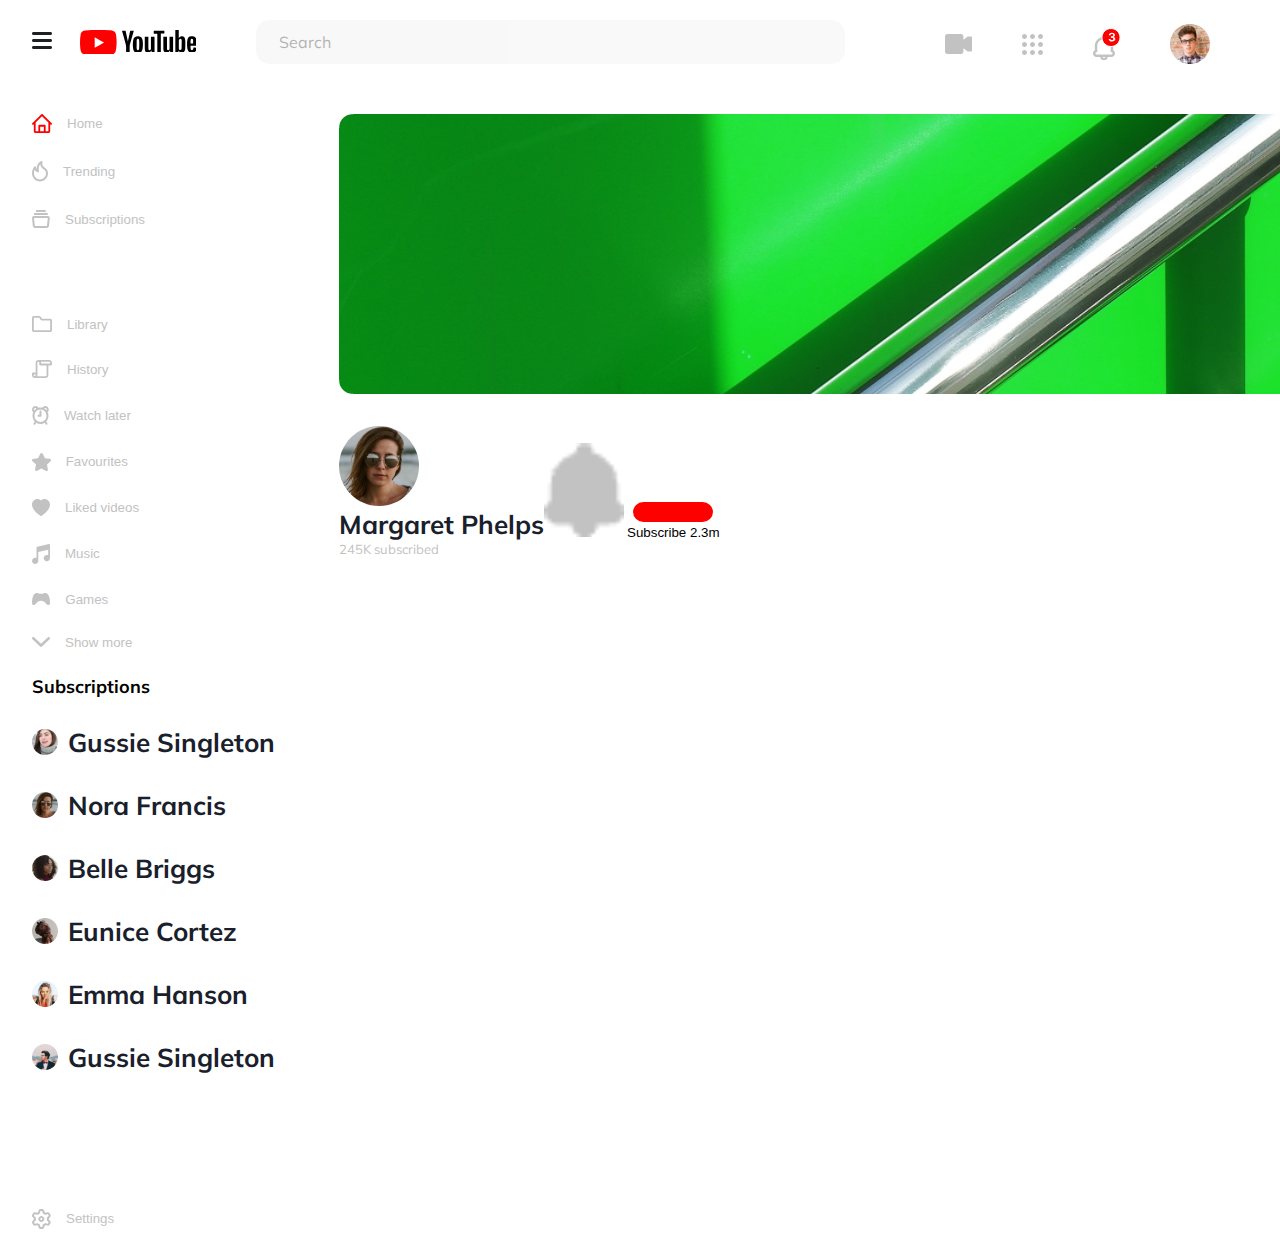
==== Channel Page/index.html @ 3f539e05 "style: finish first layout" ====
<!doctype html>
<html lang="en">
<head>
    <meta charset="UTF-8" />
    <meta name="viewport"
          content="width=device-width, user-scalable=no, initial-scale=1.0, maximum-scale=1.0, minimum-scale=1.0">
    <meta http-equiv="X-UA-Compatible" content="ie=edge" />
    <title>Channel Page</title>
    <link rel="preconnect" href="https://fonts.googleapis.com">
    <link rel="preconnect" href="https://fonts.gstatic.com" crossorigin>
    <link href="https://fonts.googleapis.com/css2?family=Mulish:ital,wght@0,200..1000;1,200..1000&display=swap" rel="stylesheet">
    <link rel="stylesheet" href="css/reset.css" />
    <link rel="stylesheet" href="css/style.css" />
</head>
<body>
<div class="container">
    <header class="header">

        <div class="header__left">
            <div class="header__hamburger">
                <svg width="20.000000" height="17.000000" viewBox="0 0 20 17" fill="none" xmlns="http://www.w3.org/2000/svg" xmlns:xlink="http://www.w3.org/1999/xlink">
                    <desc>
                        Created with Pixso.
                    </desc>
                    <defs/>
                    <path id="Combined Shape" d="M18.6365 3L1.36353 3C0.610107 3 0 2.328 0 1.5C0 0.671997 0.610107 0 1.36353 0L18.6365 0C19.3892 0 20 0.671997 20 1.5C20 2.328 19.3892 3 18.6365 3ZM1.36353 7L18.6365 7C19.3892 7 20 7.672 20 8.5C20 9.328 19.3892 10 18.6365 10L1.36353 10C0.610107 10 0 9.328 0 8.5C0 7.672 0.610107 7 1.36353 7ZM18.6365 14L1.36353 14C0.610107 14 0 14.672 0 15.5C0 16.328 0.610107 17 1.36353 17L18.6365 17C19.3892 17 20 16.328 20 15.5C20 14.672 19.3892 14 18.6365 14Z" clip-rule="evenodd" fill="#1F2022" fill-opacity="1.000000" fill-rule="evenodd"/>
                </svg>
            </div>
            <div class="header__logo">
                <svg width="36.639893" height="24.989517" viewBox="0 0 36.6399 24.9895" fill="none" xmlns="http://www.w3.org/2000/svg" xmlns:xlink="http://www.w3.org/1999/xlink">
                    <desc>
                        Created with Pixso.
                    </desc>
                    <defs/>
                    <path id="Shape" d="M19.1321 24.9575L11.6147 24.8219C11.1401 24.8127 10.665 24.8089 10.1902 24.8051C8.23096 24.7893 6.27539 24.7736 4.35474 24.3797C0.724854 23.6485 0.467773 20.0636 0.198486 17.0566C-0.172119 12.829 -0.0288086 8.52472 0.670898 4.3325C1.06567 1.9799 2.62061 0.576599 5.02466 0.423309C13.1399 -0.130936 21.3088 -0.0660858 29.406 0.193344C30.2612 0.216934 31.1223 0.346649 31.9656 0.494064C36.1279 1.21339 36.2295 5.27589 36.4985 8.69571C36.7678 12.1509 36.6541 15.6238 36.1399 19.0554C35.7271 21.8974 34.9377 24.2794 31.6067 24.5094C27.4326 24.8101 23.354 25.0518 19.168 24.9752C19.168 24.9575 19.144 24.9575 19.1321 24.9575ZM24.0718 12.4634C20.9441 14.2323 17.8582 15.9834 14.7126 17.7641L14.7126 7.16269C17.8403 8.93156 20.9202 10.6827 24.0718 12.4634Z" clip-rule="evenodd" fill="#FF0000" fill-opacity="1.000000" fill-rule="evenodd"/>
                </svg>
                <svg width="74.592285" height="22.691818" viewBox="0 0 74.5923 22.6918" fill="none" xmlns="http://www.w3.org/2000/svg" xmlns:xlink="http://www.w3.org/1999/xlink">
                    <desc>
                        Created with Pixso.
                    </desc>
                    <defs/>
                    <path id="Combined Shape" d="M56.6748 20.8609C56.5312 21.4387 56.4055 21.8927 56.28 22.3762L53.3376 22.3762L53.3376 0L56.7705 0L56.7705 8.25471C56.9497 8.03065 57.0396 7.93633 57.1172 7.83609C57.7034 7.0401 58.4629 6.52122 59.4436 6.32076C61.0044 6.02005 62.3379 6.69812 62.8105 8.17807C63.1155 9.09789 63.3127 10.0826 63.3367 11.0436C63.3511 11.7897 63.3579 12.5353 63.3579 13.2807C63.3579 15.0034 63.3215 16.7249 63.259 18.4493C63.2231 19.204 62.9897 19.9764 62.6968 20.684C61.7339 23.0189 58.5884 23.3726 57.0276 21.3502C56.9319 21.2264 56.8423 21.0908 56.6748 20.8609ZM5.88452 11.5271C6.20142 10 6.50049 8.50826 6.82935 7.01062C7.24219 5.10612 7.70264 3.20164 8.10913 1.29128C8.21094 0.82547 8.40234 0.71344 8.85083 0.725235C9.5354 0.750397 10.2292 0.745728 10.9426 0.740936C11.2327 0.738998 11.5259 0.73703 11.823 0.73703C11.488 1.95164 11.1592 3.10732 10.8362 4.24529C9.81348 7.81839 8.79102 11.4033 7.78027 14.9882C7.70264 15.2653 7.66675 15.566 7.66675 15.8609C7.6626 16.5134 7.66138 17.1652 7.66138 17.8169C7.66138 18.4683 7.6626 19.1195 7.66406 19.7709C7.66528 20.4228 7.66675 21.0749 7.66675 21.7276L7.66675 22.3644L4.15625 22.3644C4.14429 22.1875 4.12036 22.0106 4.12036 21.8337C4.12036 21.4798 4.11133 21.1252 4.10205 20.7709C4.09302 20.4168 4.08374 20.063 4.08374 19.71C4.08374 19.3098 4.09546 18.9108 4.13232 18.5141C4.16455 18.1842 4.17944 17.8575 4.17944 17.5337C4.17944 15.5999 3.64966 13.7679 3.11987 11.9365C3.03003 11.6253 2.93994 11.3141 2.85254 11.0024C1.9436 7.75943 1.02271 4.50471 0.113525 1.2618C0.0656738 1.10849 0.0478516 0.94339 0 0.754715L3.58228 0.754715C4.33569 4.33372 5.09521 7.91273 5.88452 11.5271ZM31.7551 3.62619L35.3132 3.62619L35.3193 22.3644L38.8416 22.3644L38.8416 3.60851L42.376 3.60851L42.376 0.78421L31.7551 0.78421L31.7551 3.62619ZM74.5676 15.6368L68.5156 15.6368C68.5813 16.8337 68.6052 17.9717 68.731 19.0979C68.8206 19.8821 69.2571 20.2182 69.9448 20.2241C70.6626 20.2359 71.0811 19.8821 71.2485 19.1038C71.3025 18.8502 71.3384 18.5967 71.3623 18.3373C71.3862 18.1073 71.3979 17.8597 71.416 17.5295C72.4387 17.5826 73.4373 17.6415 74.4241 17.6828C74.5322 17.9994 74.5833 18.3329 74.5833 18.6703C74.5833 20.1234 73.6357 21.6468 72.2234 22.1875C70.8538 22.7182 69.4485 22.7182 68.0491 22.3113C67.0146 22.0106 66.2432 21.362 65.8962 20.3656C65.5732 19.434 65.2683 18.4611 65.2026 17.4882C65.1177 16.3546 65.0583 15.2157 65.0583 14.076C65.0583 12.8029 65.1326 11.5287 65.3281 10.2594C65.3938 9.85849 65.5076 9.47523 65.6331 9.08609C66.1355 7.48232 67.2297 6.49763 68.9224 6.33255C69.8433 6.24411 70.7939 6.27948 71.7031 6.43279C73.1743 6.68633 73.9575 7.72995 74.2986 9.09789C74.4539 9.74057 74.5676 10.4009 74.5916 11.0554C74.592 11.1921 74.5923 11.3287 74.5923 11.4653C74.5923 12.1389 74.5864 12.812 74.5803 13.4943C74.574 14.1954 74.5676 14.9061 74.5676 15.6368ZM20.9128 15.0354C20.9009 15.566 20.865 16.0967 20.8352 16.6274C20.6975 18.2193 20.6318 20.4776 19.3281 21.6391C18.4968 22.3703 17.4443 22.6356 16.356 22.671C15.8716 22.6828 15.3811 22.6828 14.8967 22.6179C12.6064 22.2759 11.5417 21.2795 11.1592 18.7972C10.9421 17.3734 10.8242 15.9379 10.8242 14.5023C10.8242 13.0487 10.9453 11.595 11.207 10.1533C11.7451 7.1875 13.5991 6.13797 16.4814 6.33255C19.1726 6.52122 20.3748 8.2606 20.6917 10.737C20.8386 11.9407 20.9211 13.1571 20.9211 14.3754C20.9211 14.5954 20.9185 14.8154 20.9128 15.0354ZM22.7668 6.62737L26.3789 6.62737L26.3789 7.29362C26.3789 8.17987 26.3782 9.06575 26.3774 9.95125C26.3767 10.836 26.3757 11.7204 26.3757 12.6044C26.3757 14.3734 26.3789 16.1409 26.3909 17.9068C26.3909 18.4139 26.4387 18.9387 26.5464 19.434C26.6838 20.0177 27.0308 20.2064 27.6228 20.1297C28.4419 20.0177 28.9385 19.4576 28.9443 18.638L28.9443 6.65094L32.5386 6.65094L32.5386 22.388L29.7456 22.388C29.644 21.8042 29.5425 21.2028 29.4109 20.4422C29.2314 20.7076 29.1296 20.8609 29.0281 21.0201C28.0952 22.3703 26.7854 22.8656 25.1887 22.6238C23.9089 22.4351 23.1255 21.5035 22.8865 19.9764C22.8206 19.4988 22.7727 19.0271 22.7727 18.5495C22.7607 14.7229 22.7607 10.8785 22.7607 7.05188L22.7668 6.62737ZM47.5129 6.63914L51.1072 6.63914L51.1072 22.388L48.3025 22.388C48.2007 21.7924 48.0991 21.1792 47.9795 20.4599C47.7881 20.737 47.6746 20.9139 47.5549 21.0908C46.6218 22.4174 45.3003 22.8715 43.7395 22.6297C42.4058 22.4174 41.6045 21.4033 41.425 19.7406C41.3713 19.2453 41.3474 18.7441 41.3474 18.2488C41.3433 17.0204 41.342 15.7908 41.342 14.5606C41.342 13.3301 41.3433 12.0991 41.3447 10.8685C41.3459 9.63879 41.3474 8.40955 41.3474 7.18161L41.3474 6.62737L44.9834 6.62737L44.9834 7.27005C44.9834 8.16049 44.9827 9.05057 44.9819 9.94046C44.9812 10.83 44.9805 11.7193 44.9805 12.6087C44.9805 14.388 44.9834 16.1673 44.9954 17.9481C44.9954 18.4552 45.0491 18.9799 45.1389 19.487C45.2405 20.0059 45.6233 20.1946 46.1375 20.1592C46.9688 20.0943 47.543 19.487 47.543 18.6734L47.543 7.3349C47.5129 7.10495 47.5129 6.89268 47.5129 6.63914ZM71.1304 12.6808C71.1296 12.9726 71.1289 13.2676 71.1289 13.5672C70.3215 13.5672 69.4905 13.5672 68.5754 13.579C68.5732 13.3232 68.5671 13.0676 68.5613 12.8123C68.5537 12.4929 68.5461 12.1742 68.5461 11.8562C68.5461 11.0398 68.5955 10.2289 68.8206 9.42807C68.9463 8.97406 69.269 8.72052 69.7773 8.72052C70.2856 8.72052 70.7104 8.85612 70.9136 9.35141C71.0154 9.60495 71.1169 9.88208 71.1169 10.1474C71.1289 10.7076 71.1318 11.2662 71.1318 11.833C71.1318 12.1132 71.1313 12.3954 71.1304 12.6808ZM17.2568 13.6282C17.2549 13.9167 17.2529 14.2051 17.2529 14.4929C17.2529 15.8549 17.1753 17.217 17.1333 18.5731C17.1333 18.9151 17.0137 19.263 16.8762 19.5814C16.7029 19.9941 16.3918 20.2241 15.9194 20.2241C15.4351 20.2241 15.0642 19.9882 14.9207 19.5578C14.6641 18.792 14.6033 17.9862 14.6033 17.1735C14.6033 16.8072 14.6155 16.4395 14.6279 16.0734C14.6384 15.757 14.6492 15.4418 14.6516 15.1297C14.6636 13.5495 14.6755 11.9634 14.6755 10.3833C14.6755 10.1533 14.7473 9.91745 14.813 9.6875C15.0044 9.06839 15.3752 8.75 15.9014 8.7382C16.4397 8.72641 16.8704 9.04482 17.0137 9.71109C17.1394 10.2889 17.217 10.8785 17.241 11.4623C17.2563 11.8944 17.2607 12.3276 17.2607 12.7609C17.2607 13.05 17.2588 13.3392 17.2568 13.6282ZM56.8423 18.7972L56.8423 10.6132C56.8423 9.92336 57.177 9.40448 57.7273 9.03891C58.4568 8.56133 59.1985 8.80307 59.4675 9.62263C59.6111 10.0766 59.7246 10.5601 59.7246 11.0259C59.7068 13.5318 59.647 16.0318 59.5811 18.5318C59.5752 18.7972 59.4614 19.0625 59.3479 19.316C59.0789 19.9234 58.5405 20.1769 57.8767 20.0236C57.2009 19.8703 56.8423 19.4634 56.8423 18.7972Z" clip-rule="evenodd" fill="#000000" fill-opacity="1.000000" fill-rule="evenodd"/>
                </svg>
            </div>
        </div>
        <div class="search__bar">
            <p class="search__text">Search</p>
            <svg class="search__icon" viewBox="0 0 19 19" xmlns="http://www.w3.org/2000/svg" xmlns:xlink="http://www.w3.org/1999/xlink">
                <desc>
                    Created with Pixso.
                </desc>
                <defs/>
                <path id="Shape" d="M17.9005 16.4865L14.3206 12.9065L14.3196 12.9055C16.9095 9.569 16.4594 4.79387 13.2916 2.00008C10.1238 -0.793732 5.32983 -0.643494 2.34314 2.34317C-0.643555 5.32983 -0.793701 10.1238 2.00012 13.2916C4.79382 16.4594 9.56897 16.9095 12.9055 14.3195L16.4855 17.8995C16.7365 18.1597 17.1082 18.2642 17.4579 18.1729C17.8075 18.0816 18.0808 17.8088 18.1725 17.4592C18.2643 17.1096 18.1603 16.7378 17.9005 16.4865ZM8.00049 14.0005C10.1442 14.0005 12.1249 12.8569 13.1967 11.0005C14.2684 9.14412 14.2684 6.85693 13.1967 5.00052C12.1249 3.14412 10.1442 2.00052 8.00049 2.00052C4.68677 2.00052 2.00049 4.68681 2.00049 8.00052C2.00049 11.3142 4.68677 14.0005 8.00049 14.0005Z" clip-rule="evenodd" fill="#000000" fill-opacity="1.000000" fill-rule="evenodd"/>
            </svg>
        </div>
        <div class="header__buttons">
            <svg class="header__button" width="27.000000" height="20.000000" viewBox="0 0 27 20" fill="none" xmlns="http://www.w3.org/2000/svg" xmlns:xlink="http://www.w3.org/1999/xlink">
                <desc>
                    Created with Pixso.
                </desc>
                <defs/>
                <g opacity="0.240000">
                    <path id="Combined-Shape-path" d="M18.4091 5.68182L22.2083 2.86766C22.4823 2.66461 22.9733 2.5 23.3199 2.5L25.769 2.5C26.4489 2.5 27 3.06064 27 3.7531L27 16.2469C27 16.939 26.4559 17.5 25.769 17.5L23.3199 17.5C22.9801 17.5 22.48 17.3336 22.2083 17.1323L18.4091 14.3182L18.4091 17.4973C18.4091 18.8795 17.3126 20 15.955 20L2.4541 20C1.09875 20 0 18.8819 0 17.4973L0 2.50266C0 1.12048 1.09644 0 2.4541 0L15.955 0C17.3103 0 18.4091 1.11815 18.4091 2.50266L18.4091 5.68182Z" fill="#000000" fill-opacity="1.000000" fill-rule="nonzero"/>
                </g>
            </svg>
            <svg class="header__button" width="21.000000" height="21.000000" viewBox="0 0 21 21" fill="none" xmlns="http://www.w3.org/2000/svg" xmlns:xlink="http://www.w3.org/1999/xlink">
                <desc>
                    Created with Pixso.
                </desc>
                <defs/>
                <g opacity="0.240000">
                    <path id="Combined Shape" d="M2.5 5C1.11926 5 0 3.88071 0 2.5C0 1.11929 1.11926 0 2.5 0C3.88074 0 5 1.11929 5 2.5C5 3.88071 3.88074 5 2.5 5ZM10.5 5C9.11926 5 8 3.88071 8 2.5C8 1.11929 9.11926 0 10.5 0C11.8807 0 13 1.11929 13 2.5C13 3.88071 11.8807 5 10.5 5ZM18.5 5C17.1193 5 16 3.88071 16 2.5C16 1.11929 17.1193 0 18.5 0C19.8807 0 21 1.11929 21 2.5C21 3.88071 19.8807 5 18.5 5ZM2.5 13C1.11926 13 0 11.8807 0 10.5C0 9.11929 1.11926 8 2.5 8C3.88074 8 5 9.11929 5 10.5C5 11.8807 3.88074 13 2.5 13ZM10.5 13C9.11926 13 8 11.8807 8 10.5C8 9.11929 9.11926 8 10.5 8C11.8807 8 13 9.11929 13 10.5C13 11.8807 11.8807 13 10.5 13ZM18.5 13C17.1193 13 16 11.8807 16 10.5C16 9.11929 17.1193 8 18.5 8C19.8807 8 21 9.11929 21 10.5C21 11.8807 19.8807 13 18.5 13ZM2.5 21C1.11926 21 0 19.8807 0 18.5C0 17.1193 1.11926 16 2.5 16C3.88074 16 5 17.1193 5 18.5C5 19.8807 3.88074 21 2.5 21ZM10.5 21C9.11926 21 8 19.8807 8 18.5C8 17.1193 9.11926 16 10.5 16C11.8807 16 13 17.1193 13 18.5C13 19.8807 11.8807 21 10.5 21ZM18.5 21C17.1193 21 16 19.8807 16 18.5C16 17.1193 17.1193 16 18.5 16C19.8807 16 21 17.1193 21 18.5C21 19.8807 19.8807 21 18.5 21Z" clip-rule="evenodd" fill="#000000" fill-opacity="1.000000" fill-rule="evenodd"/>
                </g>
            </svg>
            <svg class="header__button" width="27.500000" height="32.500000" viewBox="0 0 27.5 32.5" fill="none" xmlns="http://www.w3.org/2000/svg" xmlns:xlink="http://www.w3.org/1999/xlink">
                <desc>
                    Created with Pixso.
                </desc>
                <defs/>
                <g opacity="0.240000">
                    <path id="Combined-Shape" d="M0 25.4091C0 27.3655 1.6438 28.9545 3.66931 28.9545L7.33337 28.9571C7.33337 30.9143 8.97498 32.5 11 32.5C13.0197 32.5 14.6646 30.913 14.6666 28.9545L18.3307 28.9545C20.3586 28.9545 22 27.3681 22 25.4091C22 24.119 21.2793 22.9664 20.1666 22.3454L20.1666 17.7318C20.1666 13.6419 17.3323 10.2034 13.4445 9.1765L13.4445 8.86363C13.4445 7.55824 12.35 6.5 11 6.5C9.65002 6.5 8.55554 7.55824 8.55554 8.86363L8.55554 9.1765C4.66846 10.2037 1.83337 13.6418 1.83337 17.7256C1.83337 17.7256 1.8385 21.9764 1.8385 22.335C0.727173 22.9532 0 24.1105 0 25.4091ZM17.7222 17.7318L17.7222 23.4427C17.7222 23.7702 17.9922 24.1032 18.318 24.1847L18.6385 24.2648C19.1733 24.3984 19.5555 24.8689 19.5555 25.4091C19.5555 26.0624 19.0088 26.5909 18.3307 26.5909L3.66931 26.5909C2.99365 26.5909 2.44446 26.06 2.44446 25.4091C2.44446 24.8666 2.8252 24.3979 3.36023 24.2647L3.69153 24.1823C4.01526 24.1017 4.27783 23.7732 4.27783 23.4426L4.27783 17.7256C4.27783 14.1364 7.28674 11.2273 11 11.2273C14.7147 11.2273 17.7222 14.1354 17.7222 17.7318ZM9.77783 28.9545C9.77783 29.6083 10.3243 30.1364 11 30.1364C11.6709 30.1364 12.2201 29.6064 12.2222 28.9545L9.77783 28.9545Z" clip-rule="evenodd" fill="#000000" fill-opacity="1.000000" fill-rule="evenodd"/>
                </g>
                <path id="Oval" d="M18 18.5C22.9706 18.5 27 14.4706 27 9.5C27 4.52943 22.9706 0.5 18 0.5C13.0294 0.5 9 4.52943 9 9.5C9 14.4706 13.0294 18.5 18 18.5Z" fill="#FF0000" fill-opacity="1.000000" fill-rule="nonzero"/>
                <path id="Oval" d="M27 9.5C27 4.52943 22.9706 0.5 18 0.5C13.0294 0.5 9 4.52943 9 9.5C9 14.4706 13.0294 18.5 18 18.5C22.9706 18.5 27 14.4706 27 9.5Z" stroke="#FFFFFF" stroke-opacity="1.000000" stroke-width="1.000000"/>
                <path id="3" d="M18.9346 13.6201C20.8945 13.6201 22.2949 12.542 22.292 11.0508C22.2949 9.96387 21.6064 9.1875 20.3232 9.02637L20.3232 8.95605C21.2988 8.7832 21.9727 8.0918 21.9668 7.11328C21.9727 5.73633 20.7656 4.65234 18.958 4.65234C17.168 4.65234 15.8232 5.70117 15.7969 7.20996L17.5664 7.20996C17.5869 6.54492 18.1963 6.11426 18.9492 6.11426C19.6963 6.11426 20.1943 6.56543 20.1914 7.22168C20.1943 7.91016 19.6113 8.37305 18.7705 8.37305L17.9561 8.37305L17.9561 9.72949L18.7705 9.72949C19.7607 9.72949 20.3789 10.2217 20.373 10.9248C20.3789 11.6221 19.7812 12.0967 18.9375 12.0967C18.123 12.0967 17.5137 11.6719 17.4814 11.0332L15.6211 11.0332C15.6533 12.5596 17.0156 13.6201 18.9346 13.6201Z" fill="#FFFFFF" fill-opacity="1.000000" fill-rule="evenodd"/>
            </svg>
            <svg class="search__icon" viewBox="0 0 19 19" xmlns="http://www.w3.org/2000/svg" xmlns:xlink="http://www.w3.org/1999/xlink">
                <desc>
                    Created with Pixso.
                </desc>
                <defs/>
                <path id="Shape" d="M17.9005 16.4865L14.3206 12.9065L14.3196 12.9055C16.9095 9.569 16.4594 4.79387 13.2916 2.00008C10.1238 -0.793732 5.32983 -0.643494 2.34314 2.34317C-0.643555 5.32983 -0.793701 10.1238 2.00012 13.2916C4.79382 16.4594 9.56897 16.9095 12.9055 14.3195L16.4855 17.8995C16.7365 18.1597 17.1082 18.2642 17.4579 18.1729C17.8075 18.0816 18.0808 17.8088 18.1725 17.4592C18.2643 17.1096 18.1603 16.7378 17.9005 16.4865ZM8.00049 14.0005C10.1442 14.0005 12.1249 12.8569 13.1967 11.0005C14.2684 9.14412 14.2684 6.85693 13.1967 5.00052C12.1249 3.14412 10.1442 2.00052 8.00049 2.00052C4.68677 2.00052 2.00049 4.68681 2.00049 8.00052C2.00049 11.3142 4.68677 14.0005 8.00049 14.0005Z" clip-rule="evenodd" fill="#000000" fill-opacity="1.000000" fill-rule="evenodd"/>
            </svg>
            <img src="images/userpic.svg" alt="user picture">
        </div>
    </header>
    <main class="main">
        <aside class="sidebar">
            <div class="control__panel">
                <div class="main__control__buttons">
                    <button class="control__button">
                        <img src="images/home.svg" alt="home icon">
                        <p>Home</p>
                    </button>
                    <button class="control__button">
                        <img src="images/trending.svg" alt="home icon">
                        <p>Trending</p>
                    </button>
                    <button class="control__button">
                        <img src="images/subscriptions.svg" alt="home icon">
                        <p>Subscriptions</p>
                    </button>
                </div>
                <div class="secondary__control__buttons">
                    <button class="control__button">
                        <img src="images/library.svg" alt="home icon">
                        <p>Library</p>
                    </button>
                    <button class="control__button">
                        <img src="images/history.svg" alt="home icon">
                        <p>History</p>
                    </button>
                    <button class="control__button">
                        <img src="images/watchLatter.svg" alt="home icon">
                        <p>Watch later</p>
                    </button>
                    <button class="control__button">
                        <img src="images/favourites.svg" alt="home icon">
                        <p>Favourites</p>
                    </button>
                    <button class="control__button">
                        <img src="images/likedVideos.svg" alt="home icon">
                        <p>Liked videos</p>
                    </button>
                    <button class="control__button">
                        <img src="images/music.svg" alt="home icon">
                        <p>Music</p>
                    </button>
                    <button class="control__button">
                        <img src="images/games.svg" alt="home icon">
                        <p>Games</p>
                    </button>
                    <button class="control__button">
                        <img style="width: 1.8rem" src="images/showMore.svg" alt="home icon">
                        <p>Show more</p>
                    </button>

                </div>
                <div class="subscription__block">
                    <p class="subscription__text">Subscriptions</p>
                    <div class="suggestions">
                        <button class="channel_info">
                            <img src="images/chanel1.svg" alt="">
                            <p class="name__channel">Gussie Singleton</p>
                        </button>
                        <button class="channel_info">
                            <img src="images/chanel2.svg" alt="">
                            <p class="name__channel">Nora Francis</p>
                        </button>
                        <button class="channel_info">
                            <img src="images/chanel3.svg" alt="">
                            <p class="name__channel">Belle Briggs</p>
                        </button>
                        <button class="channel_info">
                            <img src="images/chanel4.svg" alt="">
                            <p class="name__channel">Eunice Cortez</p>
                        </button>
                        <button class="channel_info">
                            <img src="images/chanel5.svg" alt="">
                            <p class="name__channel">Emma Hanson</p>
                        </button>
                        <button class="channel_info">
                            <img src="images/chanel6.svg" alt="">
                            <p class="name__channel">Gussie Singleton</p>
                        </button>


                    </div>
                </div>
                <div class="settings">
                    <button class="control__button">
                        <img src="./images/setting.svg" alt="home icon">
                        <p>Settings</p>
                    </button>
                </div>
            </div>
        </aside>
        <section class="content">
            <img class="channel__cover" src="./images/channelCover.png" alt="">
            <div class="main__channel_info">
                <div>
                    <img class="channel__info__ava" style="width: 8rem; margin-right: 2rem" src="images/chanel2.svg" alt="">
                    <div>
                        <p class="name__channel">Margaret Phelps</p>
                        <p class="subscribers__count">245K subscribed</p>
                    </div>
                </div>
                <div>
                    <img src="./images/bellButton.png" alt="">
                    <button class="subscribe__button">
                        <img class="red__rectangle" src="images/redRectangle.svg" alt="">
                        <p class="subscribe__button__text">Subscribe 2.3m</p>
                    </button>
                </div>


            </div>
        </section>
    </main>

</div>
</body>
</html>
---- Channel Page/css/style.css ----
html {
    box-sizing: border-box;
    font-size: 62.5%;
}
*,
*::after,
*::before {
    box-sizing: inherit;
}

body {
    font-family: "Mulish", sans-serif;
}

a {
    text-decoration: none;
    color: inherit;
}
img {
    max-width: 100%;
}

button {
    background-color: transparent;
    border: none;
    padding: 0;
    cursor: pointer;
}

ul {
    list-style: none;
}

.container {
    max-width: 1920px;
    margin-left: 3.2rem;
}

.header {
    display: flex;
    align-items: center;
    margin: 2rem 7rem 5rem 0;
    justify-content: space-between;
}

.header__left {
    display: flex;
    align-items: center;
    margin-right: 6rem;
    flex-wrap: nowrap;
}

.header__hamburger {
    margin-right: 2.8rem;
}

.header__logo {
    display: flex;
    flex-wrap: nowrap;
    gap: 0.5rem
}

.search__bar {
    display: flex;
    justify-content: space-between;
    width: 83rem;
    height: 4.4rem;
    background-color: #EBEBEB;
    border-radius: 1.38rem;
    opacity: 0.3;
    align-items: center;
    margin-right: 50.5rem;
}


.search__text {
    font-family: "Mulish", sans-serif;
    padding-left: 2.3rem;
    font-size: 1.6rem;
}

.search__icon {
    padding-right: 1.3rem;
    height: 1.82rem;
}
.header__buttons {
    display: flex;
    align-items: center;
    gap: 5rem;
    flex-wrap: nowrap;
    flex-shrink: 0;
    align-self: flex-end;
}

.search__icon {
    display: none;
}

.main {
    display: flex;
    gap: 9rem;
}

.sidebar {
    max-width: 100%;
}

.control__panel {
    display: flex;
    flex-direction: column;
}

.main__control__buttons {
    display: flex;
    flex-direction: column;
    align-items: flex-start;
    margin-bottom: 6rem;
}

.secondary__control__buttons {
    display: flex;
    flex-direction: column;
    align-items: flex-start;
}

.control__button {
    display: flex;
    align-items: center;
    justify-content: center;
    margin-bottom: 2.8rem;
    color: #C2C2C2;
}

.control__button img {
    margin-right: 1.5rem;
}

.subscription__block {
    margin-bottom: 10.5rem;
}

.subscription__text {
    font-family: Mulish, sans-serif;
    font-size: 1.8rem;
    font-weight: 700;
    margin-bottom: 3rem;
}

.suggestions {
    display: flex;
    flex-direction: column;
    align-items: flex-start;
}

.channel_info {
    display: flex;
    align-items: center;
    justify-content: space-between;
    gap: 1rem;
    margin-bottom: 3rem;
    white-space: nowrap;
}

.name__channel {
    font-family: Mulish,sans-serif;
    color: #898989;
    font-size: 1.6rem;
    font-weight: 400;
}

.content {
    width: 100%;
    overflow: hidden;
}

.channel__cover {
    max-width: 159.5rem;
    margin-bottom: 3rem;
}

.main__channel_info {
    display: flex;
    align-items: center;
}

.main__channel_info img {
    width: 8rem;
}

.name__channel {
    font-family: Mulish,sans-serif;
    font-size: 2.6rem;
    font-weight: 700;
    line-height: 3.3rem;
    color: #19202C;
}

.subscribers__count {
    font-family: Mulish,sans-serif;
    font-size: 1.3rem;
    font-weight: 400;
    line-height: 1.6rem;
    color: #C2C2C2;
}


/*.channel__video {*/
/*    display: flex;*/
/*    gap: 4rem;*/
/*}*/

/*.lower__menu {*/
/*    display: none;*/
/*}*/

/*.video__block__bigImg {*/
/*    max-width: 54rem;*/
/*}*/

/*.recommended__name__channel {*/
/*    color: #19202C;*/
/*    font-family: Mulish,sans-serif;*/
/*    font-size: 2.6rem;*/
/*    font-weight: 700;*/
/*    line-height: 3.3rem;*/
/*}*/

/*.slider__buttons {*/
/*    display: flex;*/
/*    gap: 1rem;*/
/*    position: absolute;*/
/*    right: 15rem;*/
/*}*/

/*.video__block {*/
/*    max-width: 25rem;*/
/*}*/

/*.video__image__container {*/
/*    position: relative;*/
/*    max-width: 25rem;*/
/*}*/

/*.video__image {*/
/*    display: block;*/
/*    max-width: 25rem;*/
/*    height: auto;*/
/*    margin-bottom: 1rem;*/
/*}*/

/*.video___rectangle__container {*/
/*    position: absolute;*/
/*    width: 4.7rem;*/
/*    top: 85%;*/
/*    left: 86%;*/
/*    transform: translate(-50%, -50%);*/
/*}*/

/*.video__rectangle {*/
/*}*/

/*.video__timecodes {*/
/*    position: absolute;*/
/*    top: 10px;*/
/*    left: 22px;*/
/*    font-family: Mulish,sans-serif;*/
/*    font-size: 1.4rem;*/
/*    font-weight: 400;*/
/*    line-height: 1.8rem;*/
/*    color: #FFFFFF;*/
/*    transform: translate(-50%, -50%);*/
/*}*/

/*.video__name {*/
/*    color: #19202C;*/
/*    font-family: Mulish,sans-serif;*/
/*    font-size: 1.6rem;*/
/*    font-weight: 700;*/
/*    line-height: 2rem;*/
/*    margin-bottom: 0.4rem;*/

/*}*/

/*.video__info {*/
/*    display: flex;*/
/*    gap: 4.1rem;*/
/*    color: #C2C2C2;*/
/*    font-size: 1.2rem;*/
/*    font-weight: 400;*/
/*    line-height: 1.5rem;*/
/*}*/

/*.recommended__videos {*/
/*    margin-bottom: 5rem;*/
/*}*/

/*.video__image__containerBig {*/
/*    position: relative;*/
/*}*/

/*.video__imageBig {*/
/*    max-width: 54rem;*/
/*}*/

/*.video__rectangle__container__bigImg {*/
/*    width: 4.7rem;*/
/*    position: absolute;*/
/*    top: 89%;*/
/*    left: 90%;*/
/*    transform: translate(-50%, -50%);*/
/*}*/



/*.video__timecodes__bigImg {*/
/*    position: absolute;*/
/*    font-family: Mulish,sans-serif;*/
/*    font-size: 1.4rem;*/
/*    font-weight: 400;*/
/*    line-height: 1.8rem;*/
/*    color: #FFFFFF;*/
/*    transform: translate(-50%, -50%);*/
/*    top: 12px;*/
/*    left: 21px;*/
/*}*/

/*.video__info__bigImg {*/
/*    display: flex;*/
/*    justify-content: space-between;*/
/*    color: #C2C2C2;*/
/*    font-size: 1.2rem;*/
/*    font-weight: 400;*/
/*    line-height: 1.5rem;*/
/*}*/

/*.subscribe__button {*/
/*    display: inline-block;*/
/*    position: relative;*/
/*    margin-right: 4rem;*/
/*}*/

/*.red__rectangle {*/
/*    display: block;*/
/*    width: 100%;*/
/*    height: auto;*/
/*}*/

/*.subscribe__button__text {*/
/*    position: absolute;*/
/*    top: 50%;*/
/*    left: 50%;*/
/*    transform: translate(-50%, -50%);*/
/*    text-align: center;*/
/*    font-family: Mulish,sans-serif;*/
/*    color: #FFFFFF;*/
/*    font-size: 1.6rem;*/
/*    font-weight: 400;*/
/*    line-height: 2rem;*/
/*}*/

@media (max-width: 1440px) {
    .search__bar {
        margin-right: 25rem;
    }
}


@media (max-width: 1280px) {
    .search__bar {
        margin-right: 10rem;
    }
}


@media (max-width: 1024px) {
    .header__button {
        display: none;
    }
    .subscribe__button {
        display: none;
    }
}

@media (max-width: 768px) {
    .channel__video {
        margin-bottom: 1.5rem;
    }
    .search__bar,
    .main__channel_info,
    .slider__buttons,
    .recommended__videos,
    .recommended__category{
        display: none;
    }
    .header__buttons {
        gap: 2.5rem;
    }
    .search__icon {
        display: block;
    }
    .channel__video {
        flex-direction: column;
        align-items: center;
        gap: 3rem;
    }
    .main__channel_info {
        justify-content: center;
    }
}

@media (max-width: 576px) {
    .main__channel {
        margin-bottom: 0;
    }
    .header {
        margin: 1.2rem 1.6rem 2.3rem;
        justify-content: center;
    }
    .sidebar,
    .header__hamburger{
        display: none;
    }
    .header__buttons {
        margin-right: 1.5rem;
    }
    .container {
        margin-left: 0;
    }
    .header__left {
        margin-left: 1.5rem;
    }
    .lower__menu {
        display: flex;
        justify-content: center;
        flex-direction: column;
        position: fixed;
        bottom: 0;
        width: 100%;
        background-color: #ffffff;
    }
    .lower__menu__line {
        margin-bottom: 1.2rem;
        margin-top: 0;
        height: 0.1rem;
        background-color: #F1F1F1;
        border: none;
    }
    .lower__menu__buttons {
        display: flex;
        justify-content: center;
        gap: 1.5rem;
    }
    .control__button {
        display: flex;
        flex-direction: column;
        justify-content: space-between;
        gap: 0.5rem
    }
    .control__button img {
        margin-right: 0;
    }
}
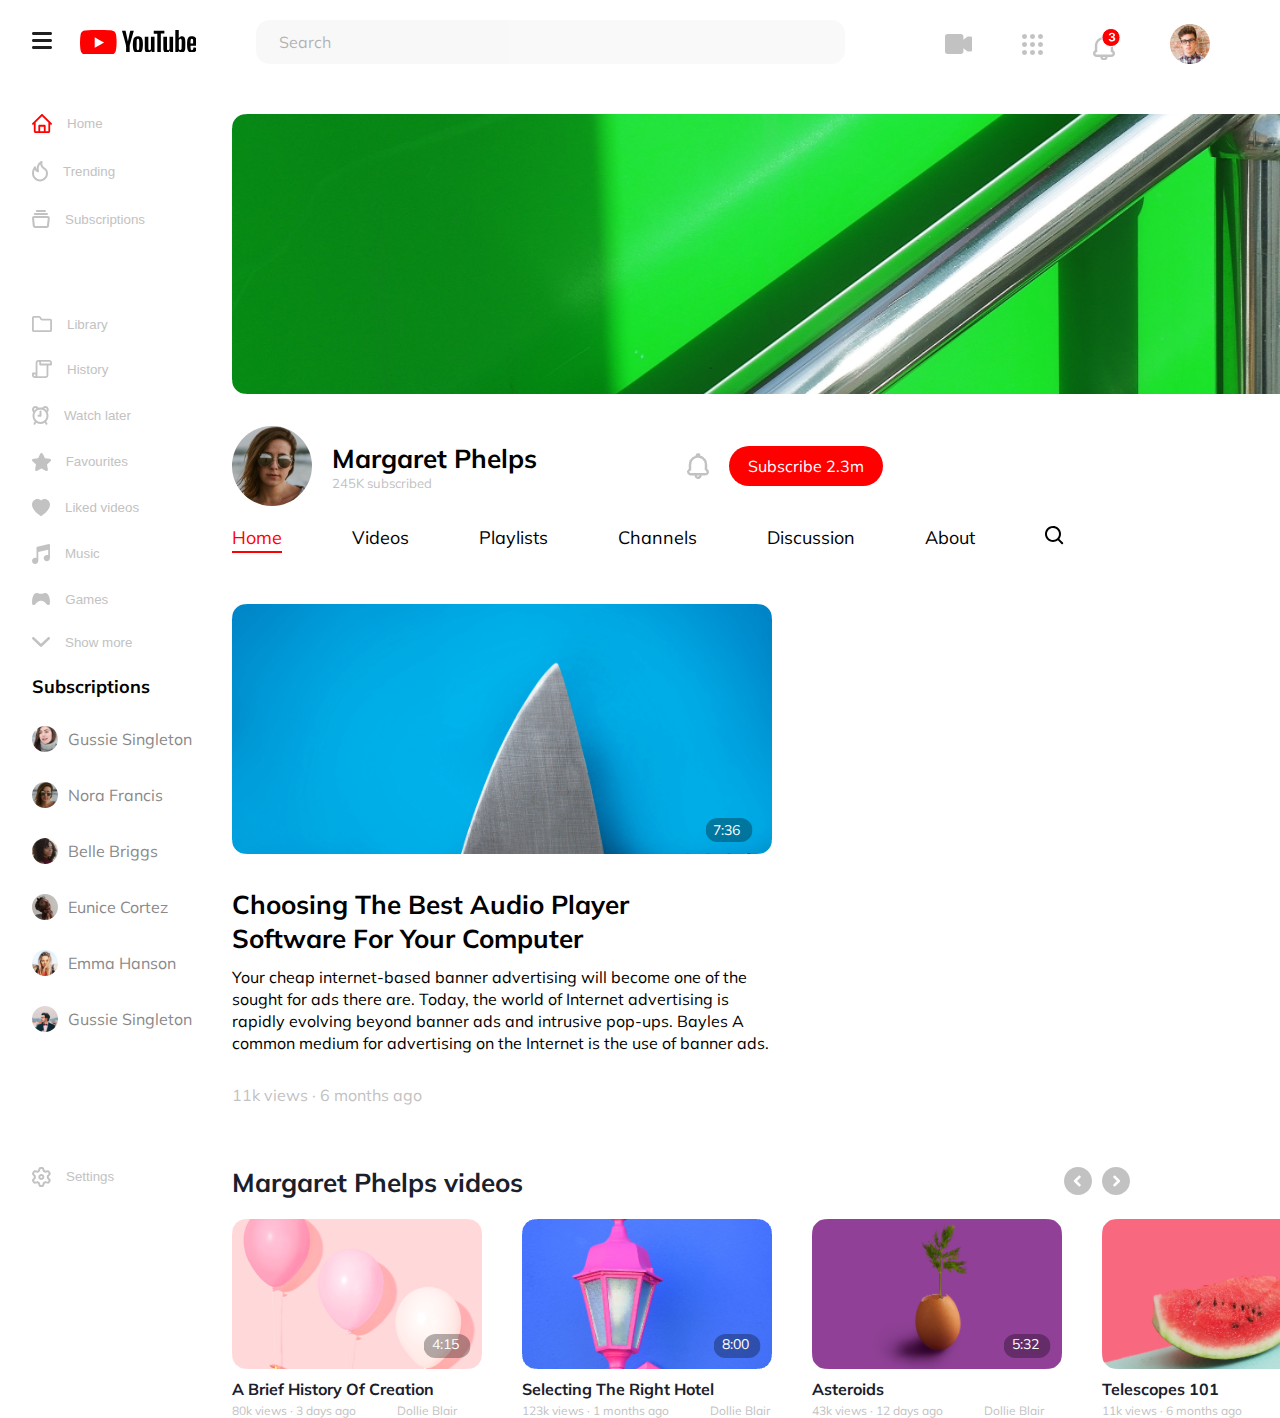
==== commit 1052bfce: "style: finish second layout" ====
--- a/Channel Page/index.html
+++ b/Channel Page/index.html
@@ -91,7 +91,8 @@
                 <defs/>
                 <path id="Shape" d="M17.9005 16.4865L14.3206 12.9065L14.3196 12.9055C16.9095 9.569 16.4594 4.79387 13.2916 2.00008C10.1238 -0.793732 5.32983 -0.643494 2.34314 2.34317C-0.643555 5.32983 -0.793701 10.1238 2.00012 13.2916C4.79382 16.4594 9.56897 16.9095 12.9055 14.3195L16.4855 17.8995C16.7365 18.1597 17.1082 18.2642 17.4579 18.1729C17.8075 18.0816 18.0808 17.8088 18.1725 17.4592C18.2643 17.1096 18.1603 16.7378 17.9005 16.4865ZM8.00049 14.0005C10.1442 14.0005 12.1249 12.8569 13.1967 11.0005C14.2684 9.14412 14.2684 6.85693 13.1967 5.00052C12.1249 3.14412 10.1442 2.00052 8.00049 2.00052C4.68677 2.00052 2.00049 4.68681 2.00049 8.00052C2.00049 11.3142 4.68677 14.0005 8.00049 14.0005Z" clip-rule="evenodd" fill="#000000" fill-opacity="1.000000" fill-rule="evenodd"/>
             </svg>
-            <img src="images/userpic.svg" alt="user picture">
+            <img class="user__pic" src="images/userpic.svg" alt="user picture">
+            <img class="dots" src="./images/dots.svg" alt="">
         </div>
     </header>
     <main class="main">
@@ -186,24 +187,202 @@
             </div>
         </aside>
         <section class="content">
-            <img class="channel__cover" src="./images/channelCover.png" alt="">
+            <div class="channel__cover">
+                <img class="main__img"  src="./images/channelCover.png" alt="">
+            </div>
             <div class="main__channel_info">
-                <div>
+                <div class="name__avatar">
                     <img class="channel__info__ava" style="width: 8rem; margin-right: 2rem" src="images/chanel2.svg" alt="">
-                    <div>
-                        <p class="name__channel">Margaret Phelps</p>
+                    <div class="main__info">
+                        <p class="main__name__channel">Margaret Phelps</p>
                         <p class="subscribers__count">245K subscribed</p>
                     </div>
                 </div>
-                <div>
-                    <img src="./images/bellButton.png" alt="">
+                <div class="alert__subscribe__button">
+                    <img class="bell__button" src="./images/bellButton.png" alt="">
                     <button class="subscribe__button">
                         <img class="red__rectangle" src="images/redRectangle.svg" alt="">
                         <p class="subscribe__button__text">Subscribe 2.3m</p>
                     </button>
                 </div>
-
-
+            </div>
+            <div class="main__channel__sections">
+                <div class="sections__list">
+                    <div><a href="#">Home</a></div>
+                    <div><a href="#">Videos</a></div>
+                    <div><a href="#">Playlists</a></div>
+                    <div class="section__list__arrowDown"><img src="./images/arrowDown.svg" alt=""></div>
+                    <div><a href="#">Channels</a></div>
+                    <div><a href="#">Discussion</a></div>
+                    <div><a href="#">About</a></div>
+                    <div><button>
+                        <svg class="search__video__icon" viewBox="0 0 19 19" xmlns="http://www.w3.org/2000/svg" xmlns:xlink="http://www.w3.org/1999/xlink">
+                            <desc>
+                                Created with Pixso.
+                            </desc>
+                            <defs/>
+                            <path id="Shape" d="M17.9005 16.4865L14.3206 12.9065L14.3196 12.9055C16.9095 9.569 16.4594 4.79387 13.2916 2.00008C10.1238 -0.793732 5.32983 -0.643494 2.34314 2.34317C-0.643555 5.32983 -0.793701 10.1238 2.00012 13.2916C4.79382 16.4594 9.56897 16.9095 12.9055 14.3195L16.4855 17.8995C16.7365 18.1597 17.1082 18.2642 17.4579 18.1729C17.8075 18.0816 18.0808 17.8088 18.1725 17.4592C18.2643 17.1096 18.1603 16.7378 17.9005 16.4865ZM8.00049 14.0005C10.1442 14.0005 12.1249 12.8569 13.1967 11.0005C14.2684 9.14412 14.2684 6.85693 13.1967 5.00052C12.1249 3.14412 10.1442 2.00052 8.00049 2.00052C4.68677 2.00052 2.00049 4.68681 2.00049 8.00052C2.00049 11.3142 4.68677 14.0005 8.00049 14.0005Z" clip-rule="evenodd" fill="#000000" fill-opacity="1.000000" fill-rule="evenodd"/>
+                        </svg>
+                    </button></div>
+
+                </div>
+            </div>
+            <div class="video__and__channels__section">
+                <div class="main__video__block">
+                    <div class="video__block__bigImg">
+                        <div class="video__image__containerBig">
+                            <img class="video__imageBig" src="images/videoCover15.png" alt="">
+                            <div class="video__rectangle__container__bigImg">
+                                <img class="video__rectangle" src="images/rectangle.svg" alt="">
+                                <p class="video__timecodes__bigImg">7:36</p>
+                            </div>
+                        </div>
+                    </div>
+                    <div class="main__video__name__description">
+                        <h2 class="main__video__name">Choosing The Best Audio Player<br>Software For Your Computer</h2>
+                        <p class="main__video__description">Your cheap internet-based banner advertising will become one of the sought for ads there are. Today, the world of Internet advertising is rapidly evolving beyond banner ads and intrusive pop-ups. Bayles A common medium for advertising on the Internet is the use of banner ads. </p>
+                        <p class="views__date">11k views  ·  6 months ago</p>
+                    </div>
+                </div>
+                <div class="aside__recommended__channels">
+                        <h3 class="recommended__channels__title">Recommended channel</h3>
+                        <div>
+                            <img src="./images/channelAva1.png" alt="">
+                            <p>Flora Benson</p>
+                        </div>
+                        <div>
+                            <img src="./images/channelAva2.png" alt="">
+                            <p>Violet Cobb</p>
+                        </div>
+                        <div>
+                            <img src="./images/channelAva3.png" alt="">
+                            <p>Phillip Mullins</p>
+                    </div>
+                </div>
+            </div>
+            <div class="main__channel">
+                <div class="main__channel_info">
+                    <button class="channel_info__logo">
+                        <p class="recommended__name__channel">Margaret Phelps videos</p>
+                    </button>
+                    <div class="slider__buttons">
+                        <button><img src="images/leftArrow.svg" alt=""></button>
+                        <button><img src="images/rightArrow.svg" alt=""></button>
+                    </div>
+                </div>
+                <div class="channel__video">
+                    <div class="video__block">
+                        <div class="video__image__container">
+                            <img class="video__image" src="images/videoCover16.png" alt="">
+                            <div class="video___rectangle__container">
+                                <img class="video__rectangle" src="images/rectangle.svg" alt="">
+                                <p class="video__timecodes">4:15</p>
+                            </div>
+                        </div>
+
+                        <p class="video__name">A Brief History Of Creation</p>
+                        <div class="video__info">
+                            <p>80k views  ·  3 days ago</p>
+                            <p>Dollie Blair</p>
+                        </div>
+                    </div>
+                    <div class="video__block">
+                        <div class="video__image__container">
+                            <img class="video__image" src="images/videoCover17.png" alt="">
+                            <div class="video___rectangle__container">
+                                <img class="video__rectangle" src="images/rectangle.svg" alt="">
+                                <p class="video__timecodes">8:00</p>
+                            </div>
+                        </div>
+
+                        <p class="video__name">Selecting The Right Hotel</p>
+                        <div class="video__info">
+                            <p>123k views  ·  1 months ago</p>
+                            <p>Dollie Blair</p>
+                        </div>
+                    </div>
+                    <div class="video__block">
+                        <div class="video__image__container">
+                            <img class="video__image" src="images/videoCover18.png" alt="">
+                            <div class="video___rectangle__container">
+                                <img class="video__rectangle" src="images/rectangle.svg" alt="">
+                                <p class="video__timecodes">5:32</p>
+                            </div>
+                        </div>
+
+                        <p class="video__name">Asteroids</p>
+                        <div class="video__info">
+                            <p>43k views  ·  12 days ago</p>
+                            <p>Dollie Blair</p>
+                        </div>
+                    </div>
+                    <div class="video__block">
+                        <div class="video__image__container">
+                            <img class="video__image" src="images/videoCover14.png" alt="">
+                            <div class="video___rectangle__container">
+                                <img class="video__rectangle" src="images/rectangle.svg" alt="">
+                                <p class="video__timecodes">6:40</p>
+                            </div>
+                        </div>
+
+                        <p class="video__name">Telescopes 101</p>
+                        <div class="video__info">
+                            <p>11k views  ·  6 months ago</p>
+                            <p>Dollie Blair</p>
+                        </div>
+                    </div>
+                    <div class="video__block">
+                        <div class="video__image__container">
+                            <img class="video__image" src="images/videoCover19.png" alt="">
+                            <div class="video___rectangle__container">
+                                <img class="video__rectangle" src="images/rectangle.svg" alt="">
+                                <p class="video__timecodes">1:45</p>
+                            </div>
+                        </div>
+
+                        <p class="video__name">Medical Care Is Just</p>
+                        <div class="video__info">
+                            <p>18k views  ·  2 days ago</p>
+                            <p>Dollie Blair</p>
+                        </div>
+                    </div>
+                    <div class="video__block">
+                        <div class="video__image__container">
+                            <img class="video__image" src="images/videoCover20.png" alt="">
+                            <div class="video___rectangle__container">
+                                <img class="video__rectangle" src="images/rectangle.svg" alt="">
+                                <p class="video__timecodes">2:12</p>
+                            </div>
+                        </div>
+
+                        <p class="video__name">Moon Gazing</p>
+                        <div class="video__info">
+                            <p>67k views  ·  4 months ago</p>
+                            <p>Dollie Blair</p>
+                        </div>
+                    </div>
+                </div>
+                <div class="lower__menu">
+                    <hr class="lower__menu__line">
+                    <div class="lower__menu__buttons">
+                        <button class="control__button">
+                            <img src="images/home.svg" alt="home icon">
+                            <p>Home</p>
+                        </button>
+                        <button class="control__button">
+                            <img src="images/trending.svg" alt="home icon">
+                            <p>Trending</p>
+                        </button>
+                        <button class="control__button">
+                            <img src="images/subscriptions.svg" alt="home icon">
+                            <p>Subscriptions</p>
+                        </button>
+                        <button class="control__button">
+                            <img src="images/library.svg" alt="home icon">
+                            <p>Library</p>
+                        </button>
+                    </div>
+                </div>
             </div>
         </section>
     </main>
--- a/Channel Page/css/style.css
+++ b/Channel Page/css/style.css
@@ -34,6 +34,7 @@
 .container {
     max-width: 1920px;
     margin-left: 3.2rem;
+    overflow: hidden;
 }
 
 .header {
@@ -69,7 +70,7 @@
     border-radius: 1.38rem;
     opacity: 0.3;
     align-items: center;
-    margin-right: 50.5rem;
+    margin-right: 32.5rem
 }
 
 
@@ -92,17 +93,19 @@
     align-self: flex-end;
 }
 
-.search__icon {
+.search__icon,
+.dots{
     display: none;
 }
 
 .main {
     display: flex;
-    gap: 9rem;
+
 }
 
 .sidebar {
     max-width: 100%;
+    margin-right: 6.6rem
 }
 
 .control__panel {
@@ -170,29 +173,76 @@
 
 .content {
     width: 100%;
-    overflow: hidden;
 }
 
 .channel__cover {
     max-width: 159.5rem;
     margin-bottom: 3rem;
+    border-radius: 1.4rem;
+}
+
+.main__img {
+    max-width: 159.5rem;
 }
 
 .main__channel_info {
-    display: flex;
-    align-items: center;
-}
-
-.main__channel_info img {
-    width: 8rem;
-}
-
-.name__channel {
+    max-width: 159.5rem;
+    display: flex;
+    align-items: center;
+    justify-content: space-between;
+    margin-bottom: 2rem;
+}
+
+.name__avatar {
+    display: flex;
+    align-items: center;
+}
+
+.main__name__channel {
     font-family: Mulish,sans-serif;
     font-size: 2.6rem;
     font-weight: 700;
     line-height: 3.3rem;
-    color: #19202C;
+}
+
+.alert__subscribe__button {
+    display: flex;
+    align-items: center;
+    gap: 2rem;
+}
+
+.sections__list {
+    display: flex;
+}
+
+.sections__list div:first-child a {
+    color: red;
+    border-bottom: 2px solid red;
+    padding-bottom: 2px;
+}
+
+.sections__list div {
+    margin-right: 7rem;
+    font-family: Mulish,sans-serif;
+    font-size: 1.8rem;
+    font-weight: 400;
+    line-height: 2.3rem;
+}
+
+.section__list__arrowDown {
+    display: none;
+}
+
+.search__video__icon {
+   width: 1.9rem;
+}
+
+.name__channel {
+    font-family: Mulish,sans-serif;
+    font-size: 1.6rem;
+    font-weight: 400;
+    line-height: 2rem;
+    color: #898989;
 }
 
 .subscribers__count {
@@ -204,164 +254,258 @@
 }
 
 
-/*.channel__video {*/
-/*    display: flex;*/
-/*    gap: 4rem;*/
-/*}*/
-
-/*.lower__menu {*/
-/*    display: none;*/
-/*}*/
-
-/*.video__block__bigImg {*/
-/*    max-width: 54rem;*/
-/*}*/
-
-/*.recommended__name__channel {*/
-/*    color: #19202C;*/
-/*    font-family: Mulish,sans-serif;*/
-/*    font-size: 2.6rem;*/
-/*    font-weight: 700;*/
-/*    line-height: 3.3rem;*/
-/*}*/
-
-/*.slider__buttons {*/
-/*    display: flex;*/
-/*    gap: 1rem;*/
-/*    position: absolute;*/
-/*    right: 15rem;*/
-/*}*/
-
-/*.video__block {*/
-/*    max-width: 25rem;*/
-/*}*/
-
-/*.video__image__container {*/
-/*    position: relative;*/
-/*    max-width: 25rem;*/
-/*}*/
-
-/*.video__image {*/
-/*    display: block;*/
-/*    max-width: 25rem;*/
-/*    height: auto;*/
-/*    margin-bottom: 1rem;*/
-/*}*/
-
-/*.video___rectangle__container {*/
-/*    position: absolute;*/
-/*    width: 4.7rem;*/
-/*    top: 85%;*/
-/*    left: 86%;*/
-/*    transform: translate(-50%, -50%);*/
-/*}*/
-
-/*.video__rectangle {*/
-/*}*/
-
-/*.video__timecodes {*/
-/*    position: absolute;*/
-/*    top: 10px;*/
-/*    left: 22px;*/
-/*    font-family: Mulish,sans-serif;*/
-/*    font-size: 1.4rem;*/
-/*    font-weight: 400;*/
-/*    line-height: 1.8rem;*/
-/*    color: #FFFFFF;*/
-/*    transform: translate(-50%, -50%);*/
-/*}*/
-
-/*.video__name {*/
-/*    color: #19202C;*/
-/*    font-family: Mulish,sans-serif;*/
-/*    font-size: 1.6rem;*/
-/*    font-weight: 700;*/
-/*    line-height: 2rem;*/
-/*    margin-bottom: 0.4rem;*/
-
-/*}*/
-
-/*.video__info {*/
-/*    display: flex;*/
-/*    gap: 4.1rem;*/
-/*    color: #C2C2C2;*/
-/*    font-size: 1.2rem;*/
-/*    font-weight: 400;*/
-/*    line-height: 1.5rem;*/
-/*}*/
-
-/*.recommended__videos {*/
-/*    margin-bottom: 5rem;*/
-/*}*/
-
-/*.video__image__containerBig {*/
-/*    position: relative;*/
-/*}*/
-
-/*.video__imageBig {*/
-/*    max-width: 54rem;*/
-/*}*/
-
-/*.video__rectangle__container__bigImg {*/
-/*    width: 4.7rem;*/
-/*    position: absolute;*/
-/*    top: 89%;*/
-/*    left: 90%;*/
-/*    transform: translate(-50%, -50%);*/
-/*}*/
-
-
-
-/*.video__timecodes__bigImg {*/
-/*    position: absolute;*/
-/*    font-family: Mulish,sans-serif;*/
-/*    font-size: 1.4rem;*/
-/*    font-weight: 400;*/
-/*    line-height: 1.8rem;*/
-/*    color: #FFFFFF;*/
-/*    transform: translate(-50%, -50%);*/
-/*    top: 12px;*/
-/*    left: 21px;*/
-/*}*/
-
-/*.video__info__bigImg {*/
-/*    display: flex;*/
-/*    justify-content: space-between;*/
-/*    color: #C2C2C2;*/
-/*    font-size: 1.2rem;*/
-/*    font-weight: 400;*/
-/*    line-height: 1.5rem;*/
-/*}*/
-
-/*.subscribe__button {*/
-/*    display: inline-block;*/
-/*    position: relative;*/
-/*    margin-right: 4rem;*/
-/*}*/
-
-/*.red__rectangle {*/
-/*    display: block;*/
-/*    width: 100%;*/
-/*    height: auto;*/
-/*}*/
-
-/*.subscribe__button__text {*/
-/*    position: absolute;*/
-/*    top: 50%;*/
-/*    left: 50%;*/
-/*    transform: translate(-50%, -50%);*/
-/*    text-align: center;*/
-/*    font-family: Mulish,sans-serif;*/
-/*    color: #FFFFFF;*/
-/*    font-size: 1.6rem;*/
-/*    font-weight: 400;*/
-/*    line-height: 2rem;*/
-/*}*/
+.video__and__channels__section {
+    max-width: 159.5rem;
+    margin-bottom: 6rem;
+}
+
+.main__video {
+
+}
+
+.main__video__img {
+    max-width: 54rem;
+}
+
+.channel__video {
+    display: flex;
+    gap: 4rem;
+}
+
+.lower__menu {
+    display: none;
+}
+
+.video__block__bigImg {
+    max-width: 54rem;
+}
+
+.recommended__name__channel {
+    color: #19202C;
+    font-family: Mulish,sans-serif;
+    font-size: 2.6rem;
+    font-weight: 700;
+    line-height: 3.3rem;
+}
+
+.slider__buttons {
+    display: flex;
+    gap: 1rem;
+    position: absolute;
+    right: 15rem;
+}
+
+.video__block {
+    max-width: 25rem;
+}
+
+.video__image__container {
+    position: relative;
+    max-width: 25rem;
+}
+
+.video__image {
+    display: block;
+    max-width: 25rem;
+    height: auto;
+    margin-bottom: 1rem;
+}
+
+.video___rectangle__container {
+    position: absolute;
+    width: 4.7rem;
+    top: 85%;
+    left: 86%;
+    transform: translate(-50%, -50%);
+}
+
+.video__rectangle {
+}
+
+.video__timecodes {
+    position: absolute;
+    top: 10px;
+    left: 22px;
+    font-family: Mulish,sans-serif;
+    font-size: 1.4rem;
+    font-weight: 400;
+    line-height: 1.8rem;
+    color: #FFFFFF;
+    transform: translate(-50%, -50%);
+}
+
+.video__name {
+    color: #19202C;
+    font-family: Mulish,sans-serif;
+    font-size: 1.6rem;
+    font-weight: 700;
+    line-height: 2rem;
+    margin-bottom: 0.4rem;
+
+}
+
+.video__info {
+    display: flex;
+    gap: 4.1rem;
+    color: #C2C2C2;
+    font-size: 1.2rem;
+    font-weight: 400;
+    line-height: 1.5rem;
+}
+
+.recommended__videos {
+    margin-bottom: 5rem;
+}
+
+.subscribe__button {
+    display: inline-block;
+    position: relative;
+}
+
+.red__rectangle {
+    display: block;
+    width: 100%;
+    height: auto;
+}
+
+.subscribe__button__text {
+    position: absolute;
+    top: 50%;
+    left: 50%;
+    width: 100%;
+    transform: translate(-50%, -50%);
+    text-align: center;
+    font-family: Mulish,sans-serif;
+    color: #FFFFFF;
+    font-size: 1.6rem;
+    font-weight: 400;
+    line-height: 2rem;
+}
+
+.video__image__containerBig {
+    position: relative;
+    max-width: 54rem;
+}
+
+.video__imageBig {
+    max-width: 54rem;
+}
+
+.video__rectangle__container__bigImg {
+    width: 4.7rem;
+    position: absolute;
+    top: 90%;
+    left: 92%;
+    transform: translate(-50%, -50%);
+}
+
+
+
+.video__timecodes__bigImg {
+    position: absolute;
+    font-family: Mulish,sans-serif;
+    font-size: 1.4rem;
+    font-weight: 400;
+    line-height: 1.8rem;
+    color: #FFFFFF;
+    transform: translate(-50%, -50%);
+    top: 12px;
+    left: 21px;
+}
+
+.video__info__bigImg {
+    display: flex;
+    justify-content: space-between;
+    color: #C2C2C2;
+    font-size: 1.2rem;
+    font-weight: 400;
+    line-height: 1.5rem;
+}
+
+.main__channel__sections {
+    display: flex;
+    justify-content: space-between;
+    margin-bottom: 5.4rem
+}
+.recommended__channels {
+    margin-right: 9.7rem;
+    font-family: Mulish,sans-serif;
+    font-size: 1.6rem;
+    font-weight: 400;
+    line-height: 2rem;
+    color: #C2C2C2;
+}
+
+.video__and__channels__section {
+    display: flex;
+    justify-content: space-between;
+    gap: 2rem;
+}
+.main__video__block {
+    display: flex;
+    gap: 3.2rem;
+}
+
+.main__video__name__description {
+    display: flex;
+    flex-direction: column;
+    gap: 1rem;
+}
+
+
+.main__video__description {
+    max-width: 54rem;
+    font-family: Mulish,sans-serif;
+    font-size: 1.6rem;
+    font-weight: 400;
+    line-height: 2.2rem;
+    color: #000000;
+    margin-bottom: 2rem;
+}
+
+.main__video__name {
+    font-family: Mulish,sans-serif;
+    font-size: 2.6rem;
+    font-weight: 700;
+    line-height: 3.4rem;
+}
+
+.views__date {
+    font-family: Mulish,sans-serif;
+    font-size: 1.6rem;
+    font-weight: 400;
+    line-height: 2.2rem;
+    color: #C2C2C2;
+}
+
+.aside__recommended__channels {
+    display: flex;
+    flex-direction: column;
+    gap: 3rem;
+}
+
+.recommended__channels__title {
+    font-family: Mulish,sans-serif;
+    font-size: 1.6rem;
+    font-weight: 400;
+    line-height: 2rem;
+    color: #C2C2C2;
+}
+
+@media (max-width: 1850px) {
+    .main__channel_info {
+        justify-content: flex-start;
+        gap: 50rem;
+    }
+}
 
 @media (max-width: 1440px) {
     .search__bar {
         margin-right: 25rem;
     }
+    .aside__recommended__channels {
+        display: none;
+    }
 }
 
 
@@ -369,6 +513,16 @@
     .search__bar {
         margin-right: 10rem;
     }
+    /*.main__video__block {*/
+    /*    display: block;*/
+    /*}*/
+    .main__video__block {
+        flex-direction: column;
+    }
+    .main__channel_info {
+
+        gap: 15rem;
+    }
 }
 
 
@@ -377,19 +531,27 @@
         display: none;
     }
     .subscribe__button {
-        display: none;
-    }
+
+    }
+    .main__channel_info {
+
+        gap: 2.5rem;
+    }
+
+
 }
 
 @media (max-width: 768px) {
     .channel__video {
         margin-bottom: 1.5rem;
     }
+
     .search__bar,
-    .main__channel_info,
     .slider__buttons,
     .recommended__videos,
-    .recommended__category{
+    .recommended__category,
+    .sidebar
+    {
         display: none;
     }
     .header__buttons {
@@ -403,22 +565,36 @@
         align-items: center;
         gap: 3rem;
     }
-    .main__channel_info {
-        justify-content: center;
-    }
+
+
 }
 
 @media (max-width: 576px) {
     .main__channel {
         margin-bottom: 0;
     }
+    .main__channel_info {
+        flex-direction: column;
+        align-items: flex-start;
+        margin-left: 1.6rem;
+    }
+    .bell__button {
+        display: none;
+    }
     .header {
         margin: 1.2rem 1.6rem 2.3rem;
-        justify-content: center;
-    }
-    .sidebar,
-    .header__hamburger{
+        justify-content: space-between;
+    }
+
+    .header__hamburger,
+    .user__pic,
+    .video__and__channels__section,
+    .recommended__name__channel{
         display: none;
+    }
+    .dots,
+    .main__channel{
+        display: block;
     }
     .header__buttons {
         margin-right: 1.5rem;
@@ -459,13 +635,45 @@
     .control__button img {
         margin-right: 0;
     }
-}
-
-
-
-
-
-
-
-
-
+    .main__channel__sections {
+        margin-bottom: 0;
+        margin-left: 1.3rem;
+    }
+    .sections__list div {
+        margin-right: 4rem;
+    }
+    .section__list div a {
+        font-size: 1.4rem;
+    }
+}
+
+@media (max-width: 320px) {
+.channel__info__ava {
+    width: 7rem;
+    margin-right: 2rem;
+    position: absolute;
+    top: 25%;
+    left: 5%;
+    }
+    .main__info {
+        margin-left: 1.6rem;
+    }
+    .section__list__arrowDown {
+        display: block;
+        width: 1rem;
+    }
+    .main__channel_info {
+        margin-top: 4rem;
+    }
+
+
+}
+
+
+
+
+
+
+
+
+
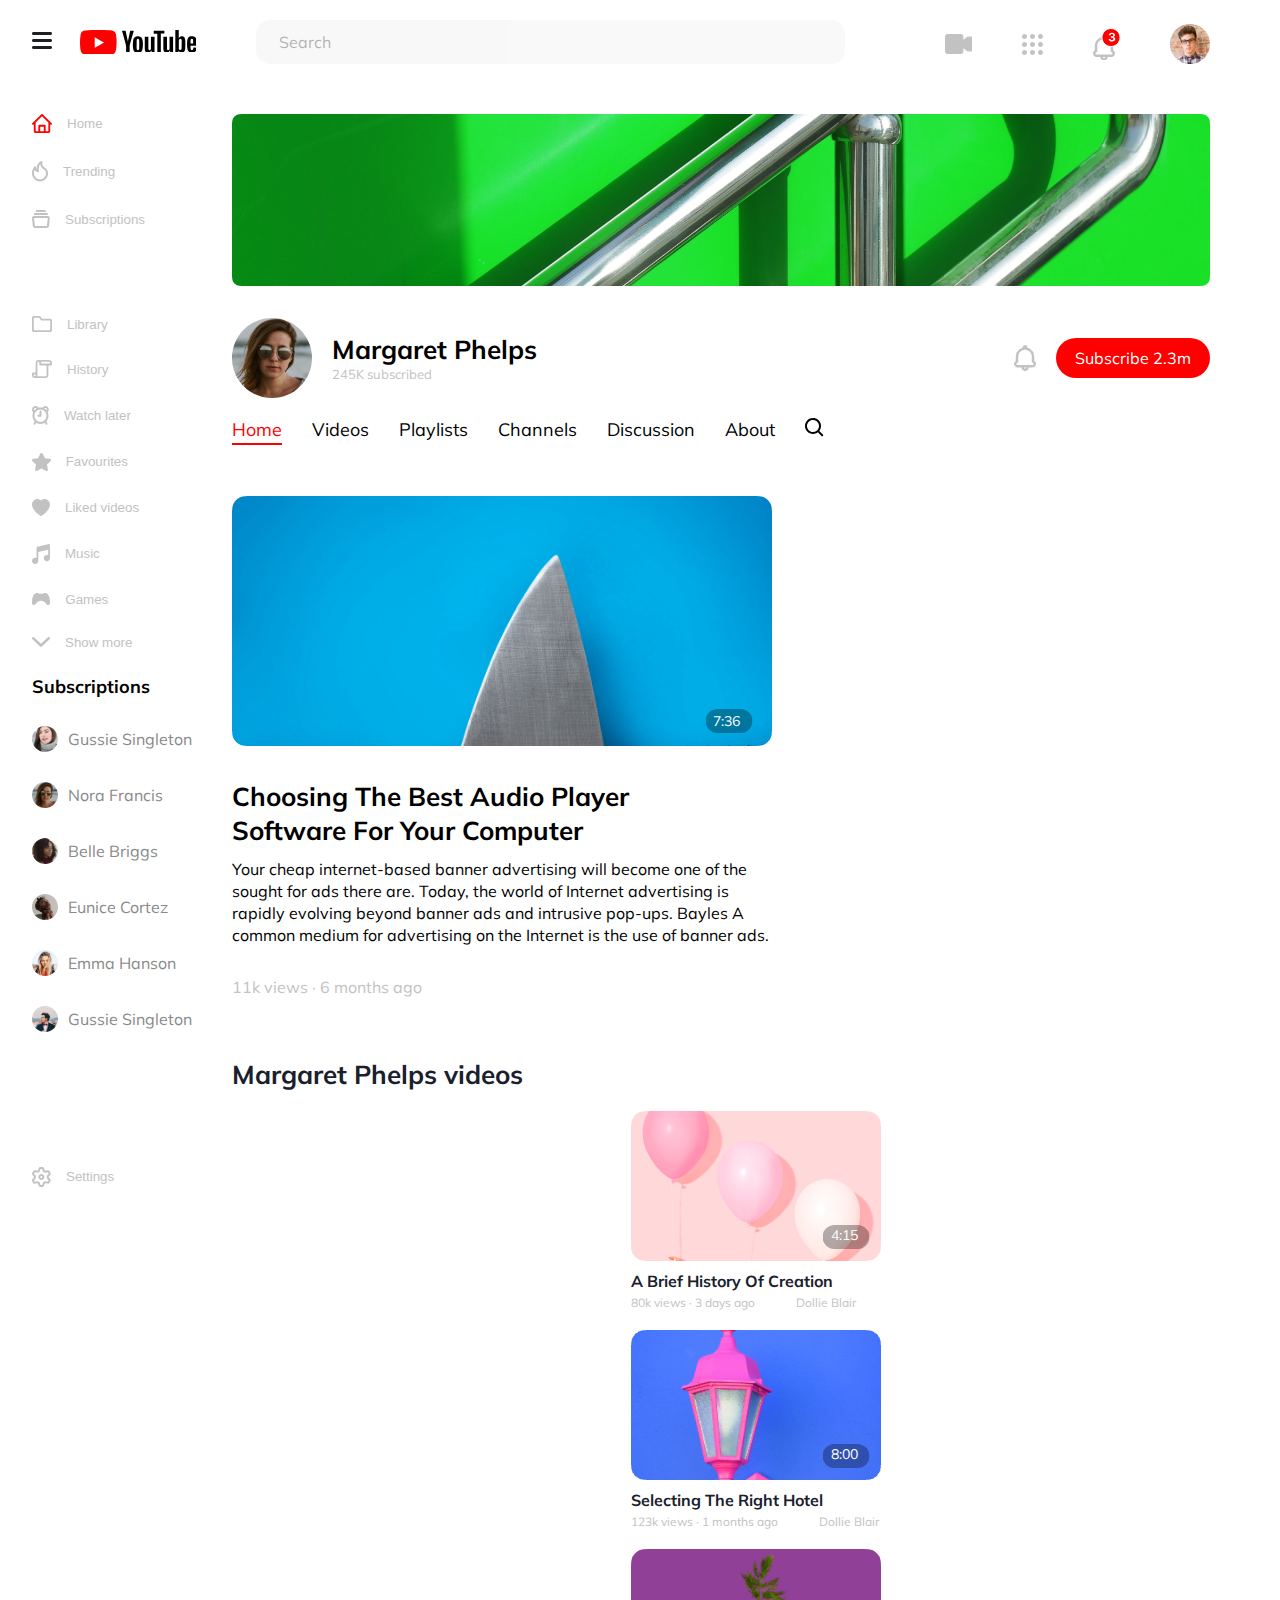
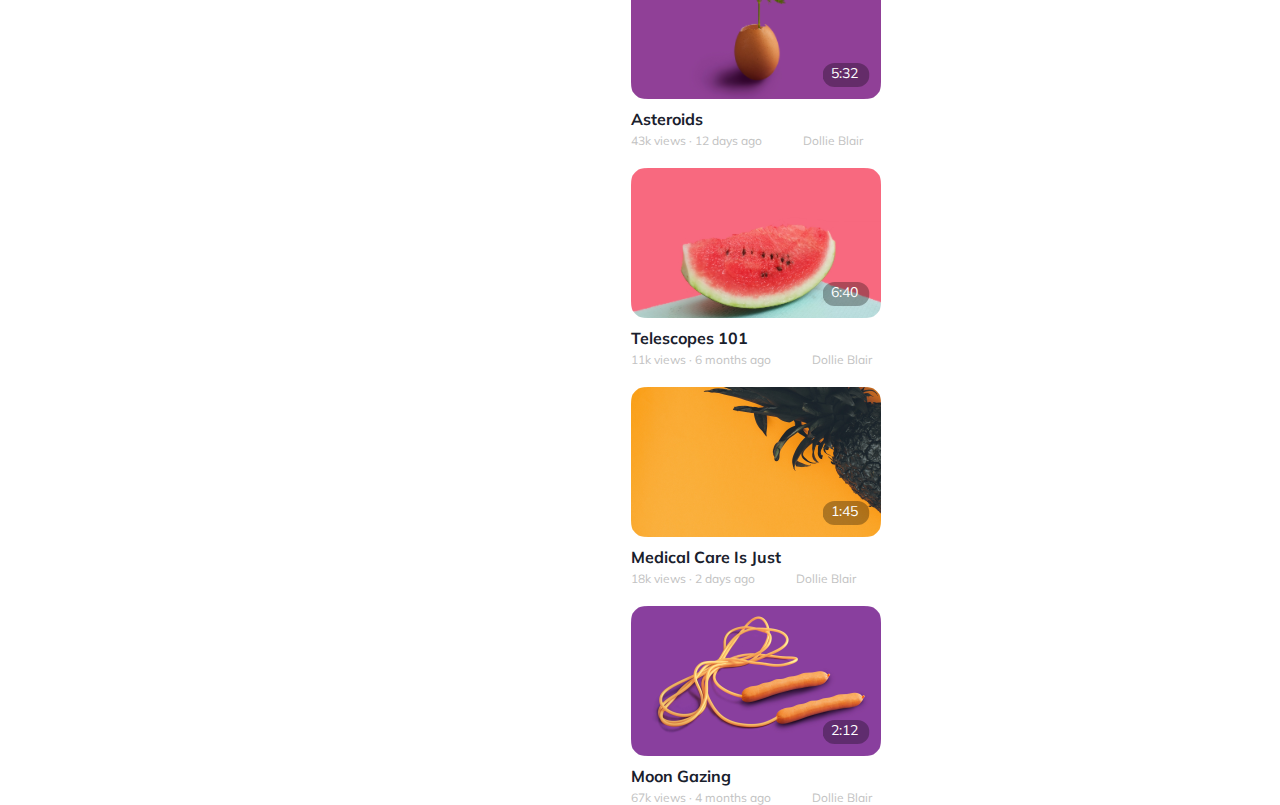
==== commit b7941f32: "refactor: change some styles" ====
--- a/Channel Page/index.html
+++ b/Channel Page/index.html
@@ -212,10 +212,10 @@
                     <div><a href="#">Videos</a></div>
                     <div><a href="#">Playlists</a></div>
                     <div class="section__list__arrowDown"><img src="./images/arrowDown.svg" alt=""></div>
-                    <div><a href="#">Channels</a></div>
-                    <div><a href="#">Discussion</a></div>
-                    <div><a href="#">About</a></div>
-                    <div><button>
+                    <div class="section__list__text"><a href="#">Channels</a></div>
+                    <div class="section__list__text"><a href="#">Discussion</a></div>
+                    <div class="section__list__text"><a href="#">About</a></div>
+                    <div class="section__list__search__icon"><button>
                         <svg class="search__video__icon" viewBox="0 0 19 19" xmlns="http://www.w3.org/2000/svg" xmlns:xlink="http://www.w3.org/1999/xlink">
                             <desc>
                                 Created with Pixso.
@@ -246,141 +246,143 @@
                 </div>
                 <div class="aside__recommended__channels">
                         <h3 class="recommended__channels__title">Recommended channel</h3>
-                        <div>
+                        <div class="recommended__channels__blocks">
                             <img src="./images/channelAva1.png" alt="">
                             <p>Flora Benson</p>
                         </div>
-                        <div>
+                        <div class="recommended__channels__blocks">
                             <img src="./images/channelAva2.png" alt="">
                             <p>Violet Cobb</p>
                         </div>
-                        <div>
+                        <div class="recommended__channels__blocks">
                             <img src="./images/channelAva3.png" alt="">
                             <p>Phillip Mullins</p>
                     </div>
                 </div>
             </div>
-            <div class="main__channel">
-                <div class="main__channel_info">
-                    <button class="channel_info__logo">
-                        <p class="recommended__name__channel">Margaret Phelps videos</p>
-                    </button>
-                    <div class="slider__buttons">
-                        <button><img src="images/leftArrow.svg" alt=""></button>
-                        <button><img src="images/rightArrow.svg" alt=""></button>
-                    </div>
-                </div>
-                <div class="channel__video">
-                    <div class="video__block">
-                        <div class="video__image__container">
-                            <img class="video__image" src="images/videoCover16.png" alt="">
-                            <div class="video___rectangle__container">
-                                <img class="video__rectangle" src="images/rectangle.svg" alt="">
-                                <p class="video__timecodes">4:15</p>
-                            </div>
-                        </div>
-
-                        <p class="video__name">A Brief History Of Creation</p>
-                        <div class="video__info">
-                            <p>80k views  ·  3 days ago</p>
-                            <p>Dollie Blair</p>
-                        </div>
-                    </div>
-                    <div class="video__block">
-                        <div class="video__image__container">
-                            <img class="video__image" src="images/videoCover17.png" alt="">
-                            <div class="video___rectangle__container">
-                                <img class="video__rectangle" src="images/rectangle.svg" alt="">
-                                <p class="video__timecodes">8:00</p>
-                            </div>
-                        </div>
-
-                        <p class="video__name">Selecting The Right Hotel</p>
-                        <div class="video__info">
-                            <p>123k views  ·  1 months ago</p>
-                            <p>Dollie Blair</p>
-                        </div>
-                    </div>
-                    <div class="video__block">
-                        <div class="video__image__container">
-                            <img class="video__image" src="images/videoCover18.png" alt="">
-                            <div class="video___rectangle__container">
-                                <img class="video__rectangle" src="images/rectangle.svg" alt="">
-                                <p class="video__timecodes">5:32</p>
-                            </div>
-                        </div>
-
-                        <p class="video__name">Asteroids</p>
-                        <div class="video__info">
-                            <p>43k views  ·  12 days ago</p>
-                            <p>Dollie Blair</p>
-                        </div>
-                    </div>
-                    <div class="video__block">
-                        <div class="video__image__container">
-                            <img class="video__image" src="images/videoCover14.png" alt="">
-                            <div class="video___rectangle__container">
-                                <img class="video__rectangle" src="images/rectangle.svg" alt="">
-                                <p class="video__timecodes">6:40</p>
-                            </div>
-                        </div>
-
-                        <p class="video__name">Telescopes 101</p>
-                        <div class="video__info">
-                            <p>11k views  ·  6 months ago</p>
-                            <p>Dollie Blair</p>
-                        </div>
-                    </div>
-                    <div class="video__block">
-                        <div class="video__image__container">
-                            <img class="video__image" src="images/videoCover19.png" alt="">
-                            <div class="video___rectangle__container">
-                                <img class="video__rectangle" src="images/rectangle.svg" alt="">
-                                <p class="video__timecodes">1:45</p>
-                            </div>
-                        </div>
-
-                        <p class="video__name">Medical Care Is Just</p>
-                        <div class="video__info">
-                            <p>18k views  ·  2 days ago</p>
-                            <p>Dollie Blair</p>
-                        </div>
-                    </div>
-                    <div class="video__block">
-                        <div class="video__image__container">
-                            <img class="video__image" src="images/videoCover20.png" alt="">
-                            <div class="video___rectangle__container">
-                                <img class="video__rectangle" src="images/rectangle.svg" alt="">
-                                <p class="video__timecodes">2:12</p>
-                            </div>
-                        </div>
-
-                        <p class="video__name">Moon Gazing</p>
-                        <div class="video__info">
-                            <p>67k views  ·  4 months ago</p>
-                            <p>Dollie Blair</p>
-                        </div>
-                    </div>
-                </div>
-                <div class="lower__menu">
-                    <hr class="lower__menu__line">
-                    <div class="lower__menu__buttons">
-                        <button class="control__button">
-                            <img src="images/home.svg" alt="home icon">
-                            <p>Home</p>
-                        </button>
-                        <button class="control__button">
-                            <img src="images/trending.svg" alt="home icon">
-                            <p>Trending</p>
-                        </button>
-                        <button class="control__button">
-                            <img src="images/subscriptions.svg" alt="home icon">
-                            <p>Subscriptions</p>
-                        </button>
-                        <button class="control__button">
-                            <img src="images/library.svg" alt="home icon">
-                            <p>Library</p>
-                        </button>
+            <div class="container__hidden">
+                <div class="main__channel">
+                    <div class="main__channel_name__logo">
+                        <button class="channel_info__logo">
+                            <p class="recommended__name__channel">Margaret Phelps videos</p>
+                        </button>
+                        <div class="slider__buttons">
+                            <button><img src="images/leftArrow.svg" alt=""></button>
+                            <button><img src="images/rightArrow.svg" alt=""></button>
+                        </div>
+                    </div>
+                    <div class="channel__video">
+                        <div class="video__block">
+                            <div class="video__image__container">
+                                <img class="video__image" src="images/videoCover16.png" alt="">
+                                <div class="video___rectangle__container">
+                                    <img class="video__rectangle" src="images/rectangle.svg" alt="">
+                                    <p class="video__timecodes">4:15</p>
+                                </div>
+                            </div>
+
+                            <p class="video__name">A Brief History Of Creation</p>
+                            <div class="video__info">
+                                <p>80k views  ·  3 days ago</p>
+                                <p>Dollie Blair</p>
+                            </div>
+                        </div>
+                        <div class="video__block">
+                            <div class="video__image__container">
+                                <img class="video__image" src="images/videoCover17.png" alt="">
+                                <div class="video___rectangle__container">
+                                    <img class="video__rectangle" src="images/rectangle.svg" alt="">
+                                    <p class="video__timecodes">8:00</p>
+                                </div>
+                            </div>
+
+                            <p class="video__name">Selecting The Right Hotel</p>
+                            <div class="video__info">
+                                <p>123k views  ·  1 months ago</p>
+                                <p>Dollie Blair</p>
+                            </div>
+                        </div>
+                        <div class="video__block">
+                            <div class="video__image__container">
+                                <img class="video__image" src="images/videoCover18.png" alt="">
+                                <div class="video___rectangle__container">
+                                    <img class="video__rectangle" src="images/rectangle.svg" alt="">
+                                    <p class="video__timecodes">5:32</p>
+                                </div>
+                            </div>
+
+                            <p class="video__name">Asteroids</p>
+                            <div class="video__info">
+                                <p>43k views  ·  12 days ago</p>
+                                <p>Dollie Blair</p>
+                            </div>
+                        </div>
+                        <div class="video__block">
+                            <div class="video__image__container">
+                                <img class="video__image" src="images/videoCover14.png" alt="">
+                                <div class="video___rectangle__container">
+                                    <img class="video__rectangle" src="images/rectangle.svg" alt="">
+                                    <p class="video__timecodes">6:40</p>
+                                </div>
+                            </div>
+
+                            <p class="video__name">Telescopes 101</p>
+                            <div class="video__info">
+                                <p>11k views  ·  6 months ago</p>
+                                <p>Dollie Blair</p>
+                            </div>
+                        </div>
+                        <div class="video__block">
+                            <div class="video__image__container">
+                                <img class="video__image" src="images/videoCover19.png" alt="">
+                                <div class="video___rectangle__container">
+                                    <img class="video__rectangle" src="images/rectangle.svg" alt="">
+                                    <p class="video__timecodes">1:45</p>
+                                </div>
+                            </div>
+
+                            <p class="video__name">Medical Care Is Just</p>
+                            <div class="video__info">
+                                <p>18k views  ·  2 days ago</p>
+                                <p>Dollie Blair</p>
+                            </div>
+                        </div>
+                        <div class="video__block">
+                            <div class="video__image__container">
+                                <img class="video__image" src="images/videoCover20.png" alt="">
+                                <div class="video___rectangle__container">
+                                    <img class="video__rectangle" src="images/rectangle.svg" alt="">
+                                    <p class="video__timecodes">2:12</p>
+                                </div>
+                            </div>
+
+                            <p class="video__name">Moon Gazing</p>
+                            <div class="video__info">
+                                <p>67k views  ·  4 months ago</p>
+                                <p>Dollie Blair</p>
+                            </div>
+                        </div>
+                    </div>
+                    <div class="lower__menu">
+                        <hr class="lower__menu__line">
+                        <div class="lower__menu__buttons">
+                            <button class="control__button">
+                                <img src="images/home.svg" alt="home icon">
+                                <p>Home</p>
+                            </button>
+                            <button class="control__button">
+                                <img src="images/trending.svg" alt="home icon">
+                                <p>Trending</p>
+                            </button>
+                            <button class="control__button">
+                                <img src="images/subscriptions.svg" alt="home icon">
+                                <p>Subscriptions</p>
+                            </button>
+                            <button class="control__button">
+                                <img src="images/library.svg" alt="home icon">
+                                <p>Library</p>
+                            </button>
+                        </div>
                     </div>
                 </div>
             </div>
--- a/Channel Page/css/style.css
+++ b/Channel Page/css/style.css
@@ -33,14 +33,19 @@
 
 .container {
     max-width: 1920px;
-    margin-left: 3.2rem;
+    /*margin-left: 3.2rem;*/
+    /*overflow: hidden;*/
+}
+
+.container__hidden {
+    max-width: 1920px;
     overflow: hidden;
 }
 
 .header {
     display: flex;
     align-items: center;
-    margin: 2rem 7rem 5rem 0;
+    margin: 2rem 7rem 5rem 3.2rem;
     justify-content: space-between;
 }
 
@@ -105,7 +110,8 @@
 
 .sidebar {
     max-width: 100%;
-    margin-right: 6.6rem
+    margin-right: 6.6rem;
+    margin-left: 3.2rem;
 }
 
 .control__panel {
@@ -176,21 +182,28 @@
 }
 
 .channel__cover {
-    max-width: 159.5rem;
     margin-bottom: 3rem;
+    margin-right: 7rem;
     border-radius: 1.4rem;
 }
 
 .main__img {
-    max-width: 159.5rem;
+    max-width: 100%;
+    min-height: 10rem;
+}
+
+.main__channel {
+    position: relative;
+    margin-right: 7rem;
+    overflow: hidden;
 }
 
 .main__channel_info {
-    max-width: 159.5rem;
     display: flex;
     align-items: center;
     justify-content: space-between;
     margin-bottom: 2rem;
+    margin-right: 7rem;
 }
 
 .name__avatar {
@@ -213,6 +226,7 @@
 
 .sections__list {
     display: flex;
+    gap: 7rem
 }
 
 .sections__list div:first-child a {
@@ -222,7 +236,6 @@
 }
 
 .sections__list div {
-    margin-right: 7rem;
     font-family: Mulish,sans-serif;
     font-size: 1.8rem;
     font-weight: 400;
@@ -255,7 +268,6 @@
 
 
 .video__and__channels__section {
-    max-width: 159.5rem;
     margin-bottom: 6rem;
 }
 
@@ -292,11 +304,13 @@
     display: flex;
     gap: 1rem;
     position: absolute;
-    right: 15rem;
+    right: 18rem;
 }
 
 .video__block {
     max-width: 25rem;
+    flex: 0 0 400px;
+
 }
 
 .video__image__container {
@@ -306,7 +320,6 @@
 
 .video__image {
     display: block;
-    max-width: 25rem;
     height: auto;
     margin-bottom: 1rem;
 }
@@ -388,7 +401,8 @@
 }
 
 .video__imageBig {
-    max-width: 54rem;
+    /*max-width: 54rem;*/
+    width: 100%;
 }
 
 .video__rectangle__container__bigImg {
@@ -440,6 +454,7 @@
     display: flex;
     justify-content: space-between;
     gap: 2rem;
+    margin-right: 16rem;
 }
 .main__video__block {
     display: flex;
@@ -492,11 +507,36 @@
     color: #C2C2C2;
 }
 
+.recommended__channels__blocks {
+    display: flex;
+    align-items: center;
+    gap: 2rem;
+}
+
+.recommended__channels__blocks p {
+    font-family: Mulish, sans-serif;
+    font-size: 1.8rem;
+    font-weight: 700;
+    line-height: 2.3rem;
+
+}
+
+.main__channel_name__logo {
+    display: flex;
+    align-items: center;
+    justify-content: space-between;
+    margin-bottom: 2rem;
+    margin-right: 7rem;
+}
+
 @media (max-width: 1850px) {
-    .main__channel_info {
-        justify-content: flex-start;
-        gap: 50rem;
-    }
+    /*.video__and__channels__section {*/
+    /*    margin-right: 8rem;*/
+    /*}*/
+    /*.main__channel_info {*/
+    /*    justify-content: flex-start;*/
+    /*    gap: 50rem;*/
+    /*}*/
 }
 
 @media (max-width: 1440px) {
@@ -505,6 +545,9 @@
     }
     .aside__recommended__channels {
         display: none;
+    }
+    .video__and__channels__section {
+        margin-right: 0;
     }
 }
 
@@ -519,9 +562,30 @@
     .main__video__block {
         flex-direction: column;
     }
+
+    .main__channel,.main__channel_name__logo {
+        margin-right: 0;
+    }
     .main__channel_info {
 
-        gap: 15rem;
+        /*gap: 15rem;*/
+    }
+    .sections__list {
+        gap:3rem;
+    }
+
+    .channel__video {
+        flex-direction: column;
+        gap: 2rem;
+        align-items: center;
+    }
+
+    .slider__buttons {
+        display: none;
+    }
+
+    .video__block {
+        flex: 0 0 0;
     }
 }
 
@@ -535,15 +599,38 @@
     }
     .main__channel_info {
 
-        gap: 2.5rem;
-    }
-
-
-}
-
-@media (max-width: 768px) {
+    }
+    .section__list__text {
+        display: none;
+    }
+    .video__and__channels__section {
+        margin-right: 3rem;
+        gap: 0;
+    }
+
+    .channel__video {
+
+    }
+
+}
+
+@media (max-width: 875px) {
+    .main__channel_info,.channel__cover {
+        margin-right: 3rem;
+    }
+}
+
+    @media (max-width: 768px) {
     .channel__video {
         margin-bottom: 1.5rem;
+    }
+    .container {
+        margin-left: 0;
+        overflow: hidden;
+    }
+
+    .header {
+        margin-left: 3.2rem;
     }
 
     .search__bar,
@@ -565,6 +652,18 @@
         align-items: center;
         gap: 3rem;
     }
+    .channel__cover {
+        margin-right: 0rem;
+    }
+
+    .main__channel {
+        margin-left: 2rem;
+    }
+
+    .main__channel_info, .main__channel__sections,.video__and__channels__section {
+        margin-left: 2rem;
+    }
+
 
 
 }
@@ -572,11 +671,14 @@
 @media (max-width: 576px) {
     .main__channel {
         margin-bottom: 0;
+        margin-right: 0;
+        margin-left: 0;
     }
     .main__channel_info {
+        margin-left: 1.6rem;
         flex-direction: column;
-        align-items: flex-start;
-        margin-left: 1.6rem;
+        align-items: start;
+        gap: 2rem;
     }
     .bell__button {
         display: none;
@@ -640,7 +742,7 @@
         margin-left: 1.3rem;
     }
     .sections__list div {
-        margin-right: 4rem;
+        /*margin-right: 4rem;*/
     }
     .section__list div a {
         font-size: 1.4rem;
@@ -648,12 +750,16 @@
 }
 
 @media (max-width: 320px) {
+.name__avatar {
+    position: relative;
+    margin-left: 0;
+}
+
 .channel__info__ava {
     width: 7rem;
     margin-right: 2rem;
     position: absolute;
-    top: 25%;
-    left: 5%;
+    bottom:100%;
     }
     .main__info {
         margin-left: 1.6rem;
@@ -665,15 +771,17 @@
     .main__channel_info {
         margin-top: 4rem;
     }
-
-
-}
-
-
-
-
-
-
-
-
-
+    .section__list__search__icon {
+        display: none;
+    }
+
+}
+
+
+
+
+
+
+
+
+
